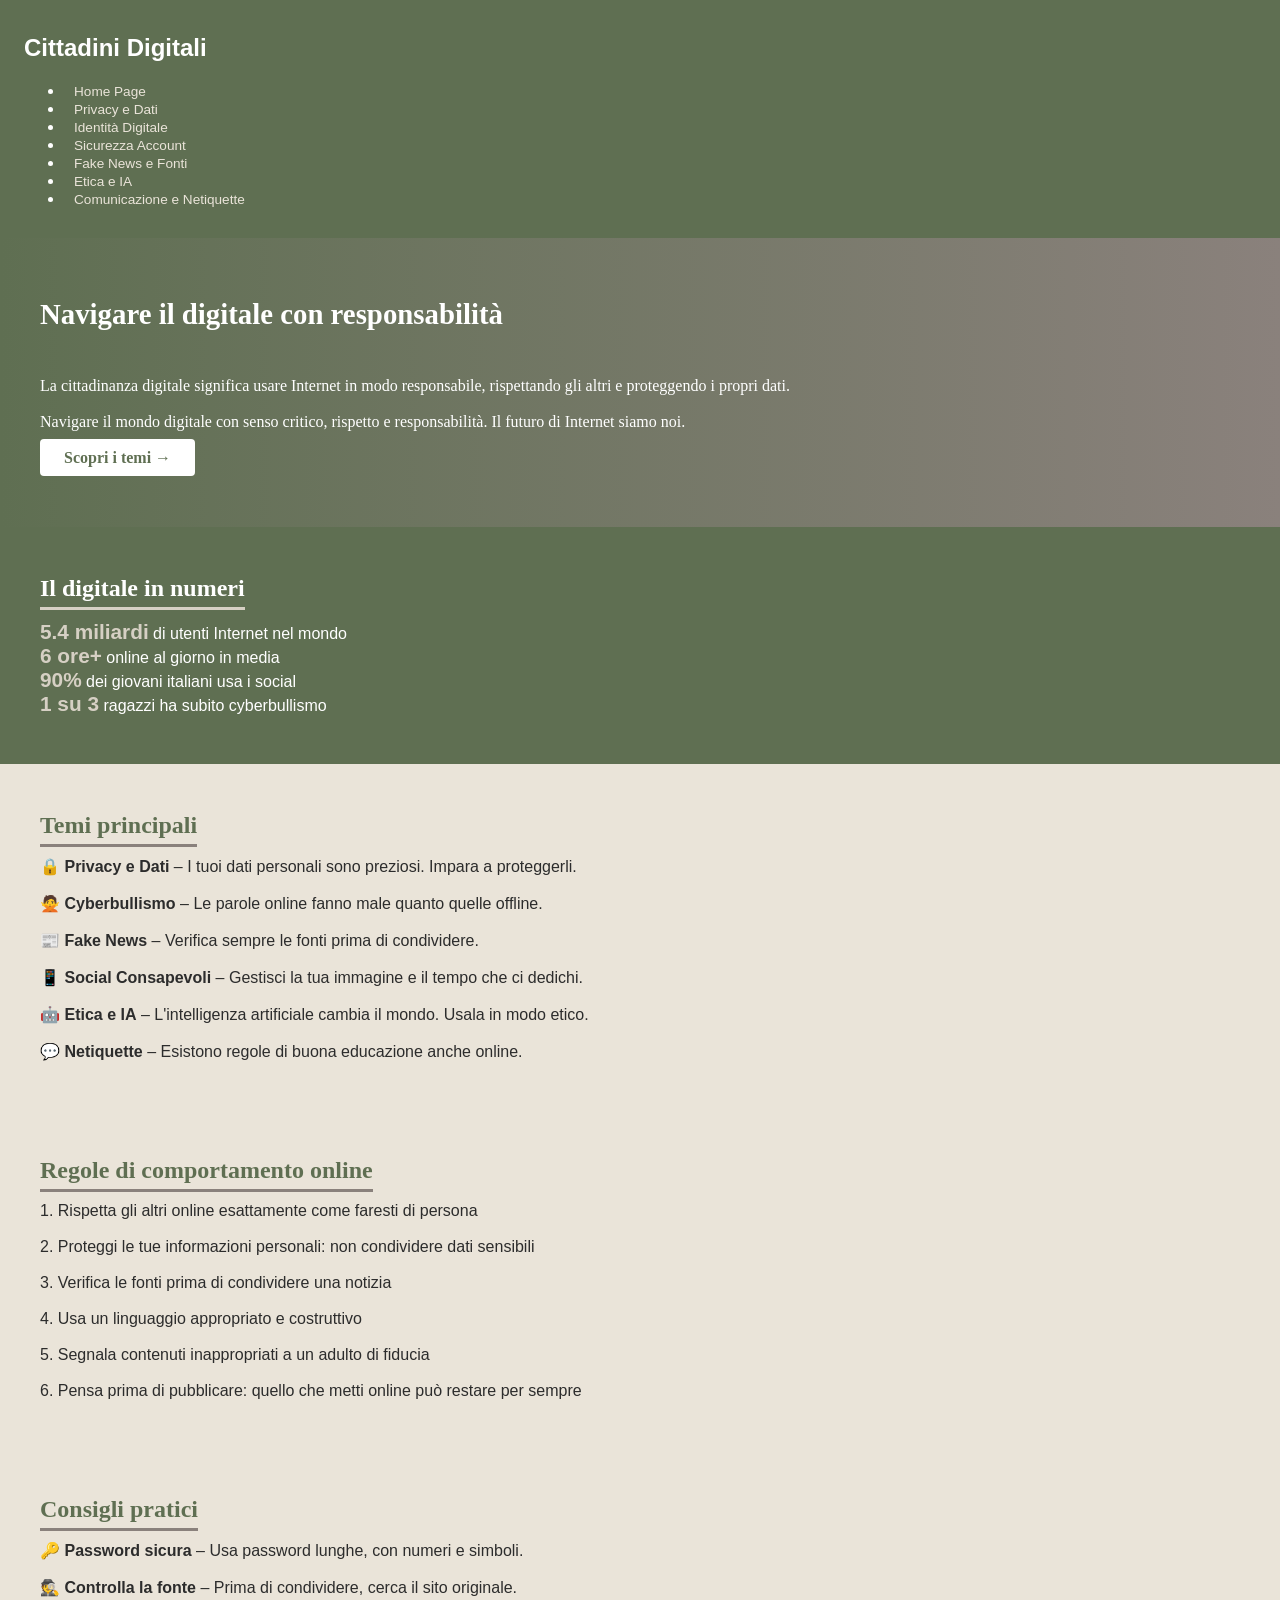
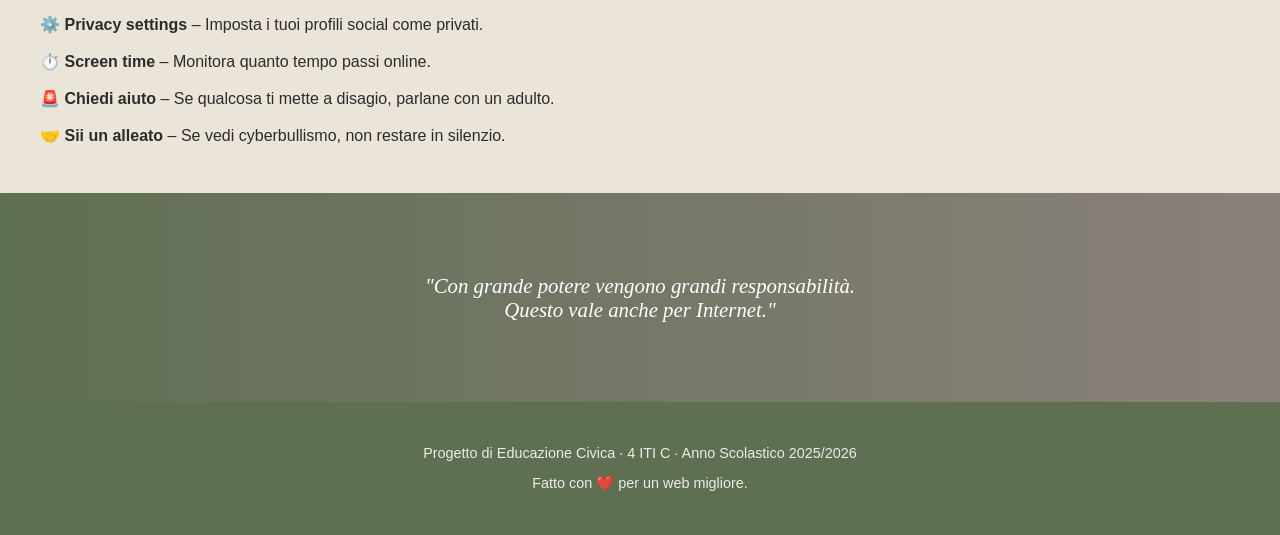
==== index.html @ 8dc14b5d "Add files via upload primo caricamento" ====
<!DOCTYPE html>
<html lang="it">

<head>
  <meta charset="UTF-8">
  <title>Cittadini Digitali</title>
  <link rel="stylesheet" href="style.css">
</head>

<body>

  <!--NAVBAR -->
  <nav class="navbar">
    <h1>Cittadini Digitali</h1>
    <ul class="nav-links">
      <li><a href="hero">Home Page</a></li>
      <li><a href="privacy.html">Privacy e Dati</a></li>
      <li><a href="identita.html">Identità Digitale</a></li>
      <li><a href="sicurezza.html">Sicurezza Account</a></li>
      <li><a href="fakenews.html">Fake News e Fonti</a></li>
      <li><a href="etica-ia.html">Etica e IA</a></li>
      <li><a href="comunicazione.html">Comunicazione e Netiquette</a></li>
    </ul>
  </nav>
  </header>

  <main>
    <!-- HERO -->
    <p class="hero" id="hero">
      <strong class="hero-titolo">Navigare il digitale con responsabilità</strong><br><br>
      La cittadinanza digitale significa usare Internet in modo responsabile,
      rispettando gli altri e proteggendo i propri dati.<br><br>
      Navigare il mondo digitale con senso critico, rispetto e responsabilità.
      Il futuro di Internet siamo noi.<br><br>
      <a href="#temi" class="bottone">Scopri i temi →</a>
    </p>

    <!-- STATISTICHE -->
    <p class="sezione verde" id="statistiche">
      <strong class="titolo-bianco">Il digitale in numeri</strong><br><br>
      <strong class="numero">5.4 miliardi</strong> di utenti Internet nel mondo<br>
      <strong class="numero">6 ore+</strong> online al giorno in media<br>
      <strong class="numero">90%</strong> dei giovani italiani usa i social<br>
      <strong class="numero">1 su 3</strong> ragazzi ha subito cyberbullismo
    </p>

    <!-- TEMI -->
    <p class="sezione" id="temi">
      <strong class="titolo">Temi principali</strong><br><br>
      🔒 <strong>Privacy e Dati</strong> – I tuoi dati personali sono preziosi. Impara a proteggerli.<br><br>
      🙅 <strong>Cyberbullismo</strong> – Le parole online fanno male quanto quelle offline.<br><br>
      📰 <strong>Fake News</strong> – Verifica sempre le fonti prima di condividere.<br><br>
      📱 <strong>Social Consapevoli</strong> – Gestisci la tua immagine e il tempo che ci dedichi.<br><br>
      🤖 <strong>Etica e IA</strong> – L'intelligenza artificiale cambia il mondo. Usala in modo etico.<br><br>
      💬 <strong>Netiquette</strong> – Esistono regole di buona educazione anche online.
    </p>

    <!-- REGOLE -->
    <p class="sezione grigio" id="regole">
      <strong class="titolo">Regole di comportamento online</strong><br><br>
      1. Rispetta gli altri online esattamente come faresti di persona<br><br>
      2. Proteggi le tue informazioni personali: non condividere dati sensibili<br><br>
      3. Verifica le fonti prima di condividere una notizia<br><br>
      4. Usa un linguaggio appropriato e costruttivo<br><br>
      5. Segnala contenuti inappropriati a un adulto di fiducia<br><br>
      6. Pensa prima di pubblicare: quello che metti online può restare per sempre
    </p>

    <!-- CONSIGLI -->
    <p class="sezione" id="consigli">
      <strong class="titolo">Consigli pratici</strong><br><br>
      🔑 <strong>Password sicura</strong> – Usa password lunghe, con numeri e simboli.<br><br>
      🕵️ <strong>Controlla la fonte</strong> – Prima di condividere, cerca il sito originale.<br><br>
      ⚙️ <strong>Privacy settings</strong> – Imposta i tuoi profili social come privati.<br><br>
      ⏱️ <strong>Screen time</strong> – Monitora quanto tempo passi online.<br><br>
      🚨 <strong>Chiedi aiuto</strong> – Se qualcosa ti mette a disagio, parlane con un adulto.<br><br>
      🤝 <strong>Sii un alleato</strong> – Se vedi cyberbullismo, non restare in silenzio.
    </p>

    <!-- CITAZIONE -->
    <section class="citazione">
      <p>
        "Con grande potere vengono grandi responsabilità.<br />
        Questo vale anche per Internet."
      </p>
    </section>

  </main>

  <!-- FOOTER -->
  <footer class="footer" id="contatti">
    <div class="footer-inner">
      <p class="footer-sub">Progetto di Educazione Civica · 4 ITI C · Anno Scolastico 2025/2026</p>
      <p class="footer-copy">Fatto con ❤️ per un web migliore.</p>
    </div>
  </footer>

</body>

</html>
---- style.css ----
body {
  font-family: Arial, sans-serif;
  margin: 0;
  background-color: #eae4d9; /* sabbia */
  color: #2c2c2c;
}

/* NAVBAR */
.navbar {
  background-color: #5f6f52; /* verde oliva scuro */
  color: white;
  padding: 14px 24px;
  margin: 0;
}

.logo {
  font-family: Georgia, serif;
  font-size: 1.2rem;
  color: white;
  margin-right: 16px;
}

.navbar a {
  color: #eae4d9;
  text-decoration: none;
  font-size: 0.85rem;
  margin-left: 10px;
}

.navbar a:hover {
  text-decoration: underline;
}

/* HERO */
.hero {
  background-image: linear-gradient(to right, #5f6f52, #8a817c); 
  color: white;
  font-family: Georgia, serif;
  padding: 60px 40px;
  margin: 0;
}

.hero-titolo {
  font-size: 1.8rem;
  display: block;
  margin-bottom: 10px;
}

/* BOTTONE */
.bottone {
  background-color: white;
  color: #5f6f52;
  padding: 10px 24px;
  text-decoration: none;
  font-weight: bold;
  border-radius: 4px;
}

.bottone:hover {
  background-color: #ddd8cf;
}

/* SEZIONI */
.sezione {
  padding: 48px 40px;
  margin: 0;
}

.sezione.verde {
  background-color: #5f6f52;
  color: white;
}

.sezione.grigio {
  background-color: #eae4d9;
}

/* TITOLI SEZIONE */
.titolo {
  font-family: Georgia, serif;
  font-size: 1.5rem;
  color: #5f6f52;
  border-bottom: 3px solid #8a817c;
  padding-bottom: 6px;
}

.titolo-bianco {
  font-family: Georgia, serif;
  font-size: 1.5rem;
  color: white;
  border-bottom: 3px solid #d6d0c4;
  padding-bottom: 6px;
}

/* NUMERI STATISTICHE */
.numero {
  font-size: 1.3rem;
  color: #d6d0c4;
}

/* CITAZIONE */
.citazione {
  background-image: linear-gradient(to right, #5f6f52, #8a817c);
  color: white;
  font-family: Georgia, serif;
  font-style: italic;
  font-size: 1.3rem;
  text-align: center;
  padding: 60px 40px;
  margin: 0;
}

/* FOOTER */
.footer {
  background-color: #5f6f52; /* oliva ancora più scuro */
  color: rgba(255, 255, 255, 0.87);
  text-align: center;
  padding: 28px 20px;
  margin: 0;
  font-size: 0.9rem;
}
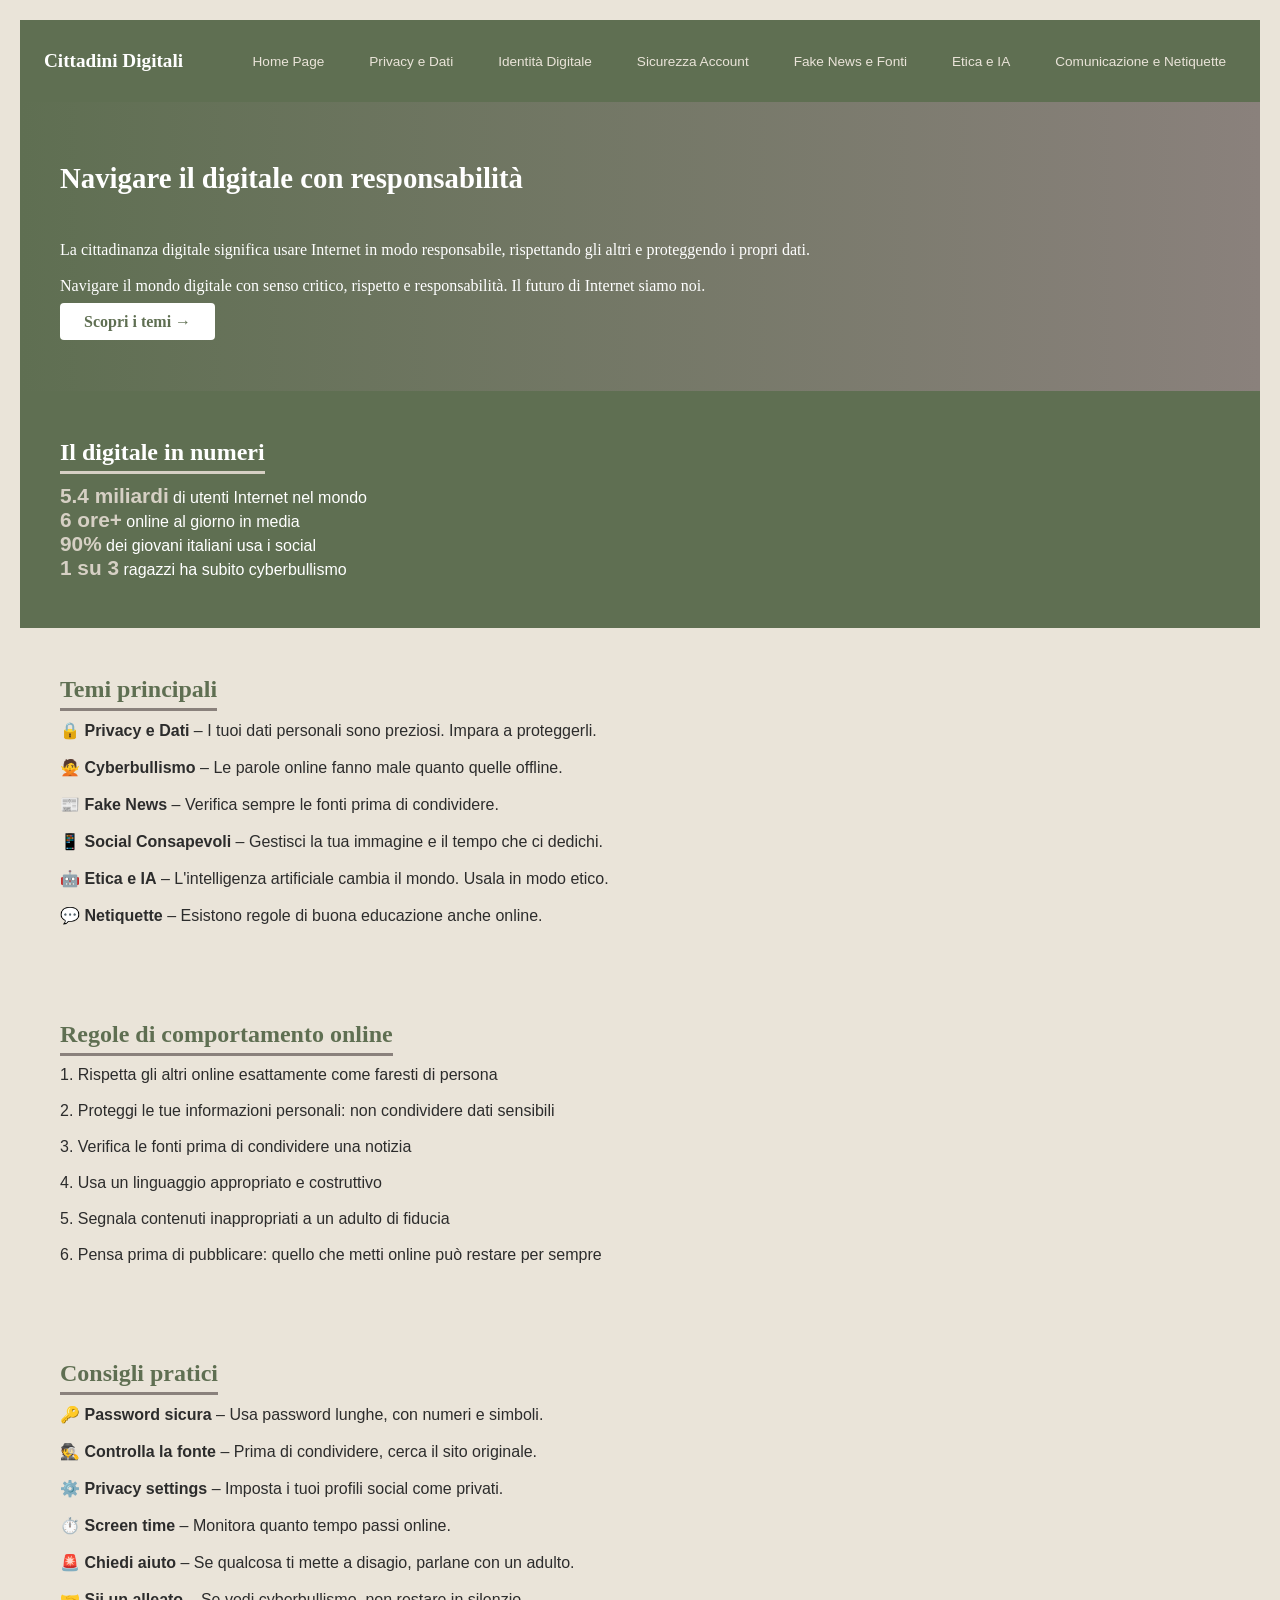
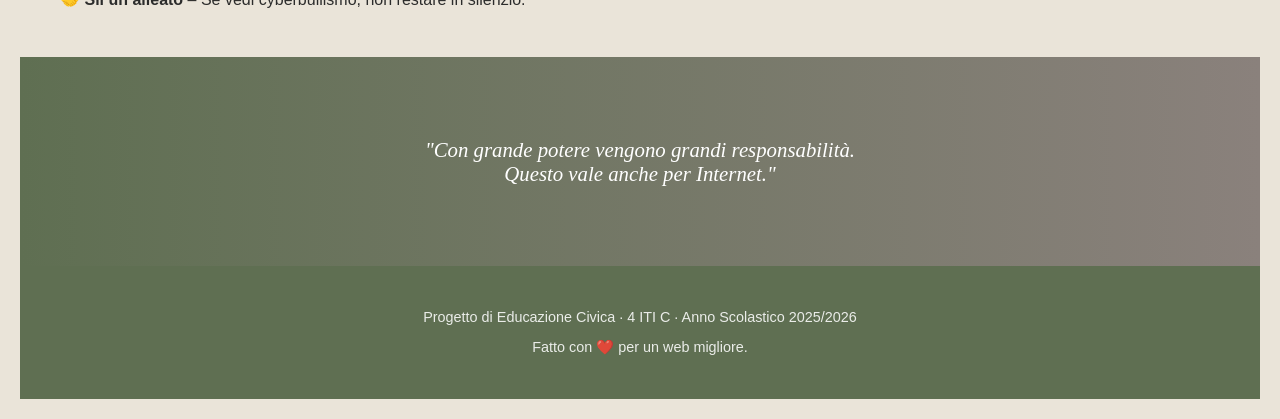
==== commit 79def264: "Add files via upload" ====
--- a/index.html
+++ b/index.html
@@ -11,9 +11,9 @@
 
   <!--NAVBAR -->
   <nav class="navbar">
-    <h1>Cittadini Digitali</h1>
+    <h1 class="logo">Cittadini Digitali</h1>
     <ul class="nav-links">
-      <li><a href="hero">Home Page</a></li>
+      <li><a href="index.html">Home Page</a></li>
       <li><a href="privacy.html">Privacy e Dati</a></li>
       <li><a href="identita.html">Identità Digitale</a></li>
       <li><a href="sicurezza.html">Sicurezza Account</a></li>
--- a/style.css
+++ b/style.css
@@ -1,13 +1,44 @@
 body {
   font-family: Arial, sans-serif;
   margin: 0;
-  background-color: #eae4d9; /* sabbia */
+  padding: 20px;
+  background-color: #eae4d9;  /* sabbia *//* mantieni questo */
   color: #2c2c2c;
 }
+
+
+
+/* NAV LINKS IN ORIZZONTALE */
+.nav-links {
+  list-style: none;       /* toglie i puntini */
+  display: flex;          /* mette in riga */
+  gap: 15px;              /* spazio tra link */
+  margin: 0;
+  padding: 0;
+}
+
+/* opzionale: allinea navbar meglio */
+.navbar {
+  display: flex;
+  align-items: center;
+  justify-content: space-between;
+}
+
+.nav-links a {
+  padding: 6px 10px;
+  border-radius: 4px;
+}
+
+.nav-links a:hover {
+  background-color: rgba(255,255,255,0.2);
+}
+
+
 
 /* NAVBAR */
 .navbar {
-  background-color: #5f6f52; /* verde oliva scuro */
+  background-color: #5f6f52;
+  /* verde oliva scuro */
   color: white;
   padding: 14px 24px;
   margin: 0;
@@ -33,7 +64,7 @@
 
 /* HERO */
 .hero {
-  background-image: linear-gradient(to right, #5f6f52, #8a817c); 
+  background-image: linear-gradient(to right, #5f6f52, #8a817c);
   color: white;
   font-family: Georgia, serif;
   padding: 60px 40px;
@@ -112,10 +143,74 @@
 
 /* FOOTER */
 .footer {
-  background-color: #5f6f52; /* oliva ancora più scuro */
+  background-color: #5f6f52;
+  /* oliva ancora più scuro */
   color: rgba(255, 255, 255, 0.87);
   text-align: center;
   padding: 28px 20px;
   margin: 0;
   font-size: 0.9rem;
+}
+
+
+
+
+/* IMMAGINE */
+img {
+  display: block;
+  max-width: 400px;
+  width: 100%;
+  margin: 20px auto;
+  border-radius: 10px;
+}
+
+/* FORM BOX */
+form {
+  max-width: 500px;
+  margin: 40px auto;
+  padding: 25px;
+  background-color: white;
+  border-radius: 12px;
+  box-shadow: 0 4px 15px rgba(0,0,0,0.1);
+}
+
+/* INPUT */
+input, select, textarea {
+  width: 100%;
+  padding: 10px;
+  margin-top: 5px;
+  margin-bottom: 15px;
+  border-radius: 6px;
+  border: 1px solid #ccc;
+  box-sizing: border-box;
+}
+
+/* BOTTONI */
+.bottoni {
+  display: flex;
+  justify-content: space-between;
+}
+
+button {
+  padding: 10px 15px;
+  border: none;
+  border-radius: 6px;
+  cursor: pointer;
+}
+
+button[type="submit"] {
+  background-color: #4CAF50;
+  color: white;
+}
+
+button[type="reset"] {
+  background-color: #f44336;
+  color: white;
+}
+
+/* FOOTER */
+footer {
+  text-align: center;
+  margin-top: 40px;
+  color: #555;
 }
